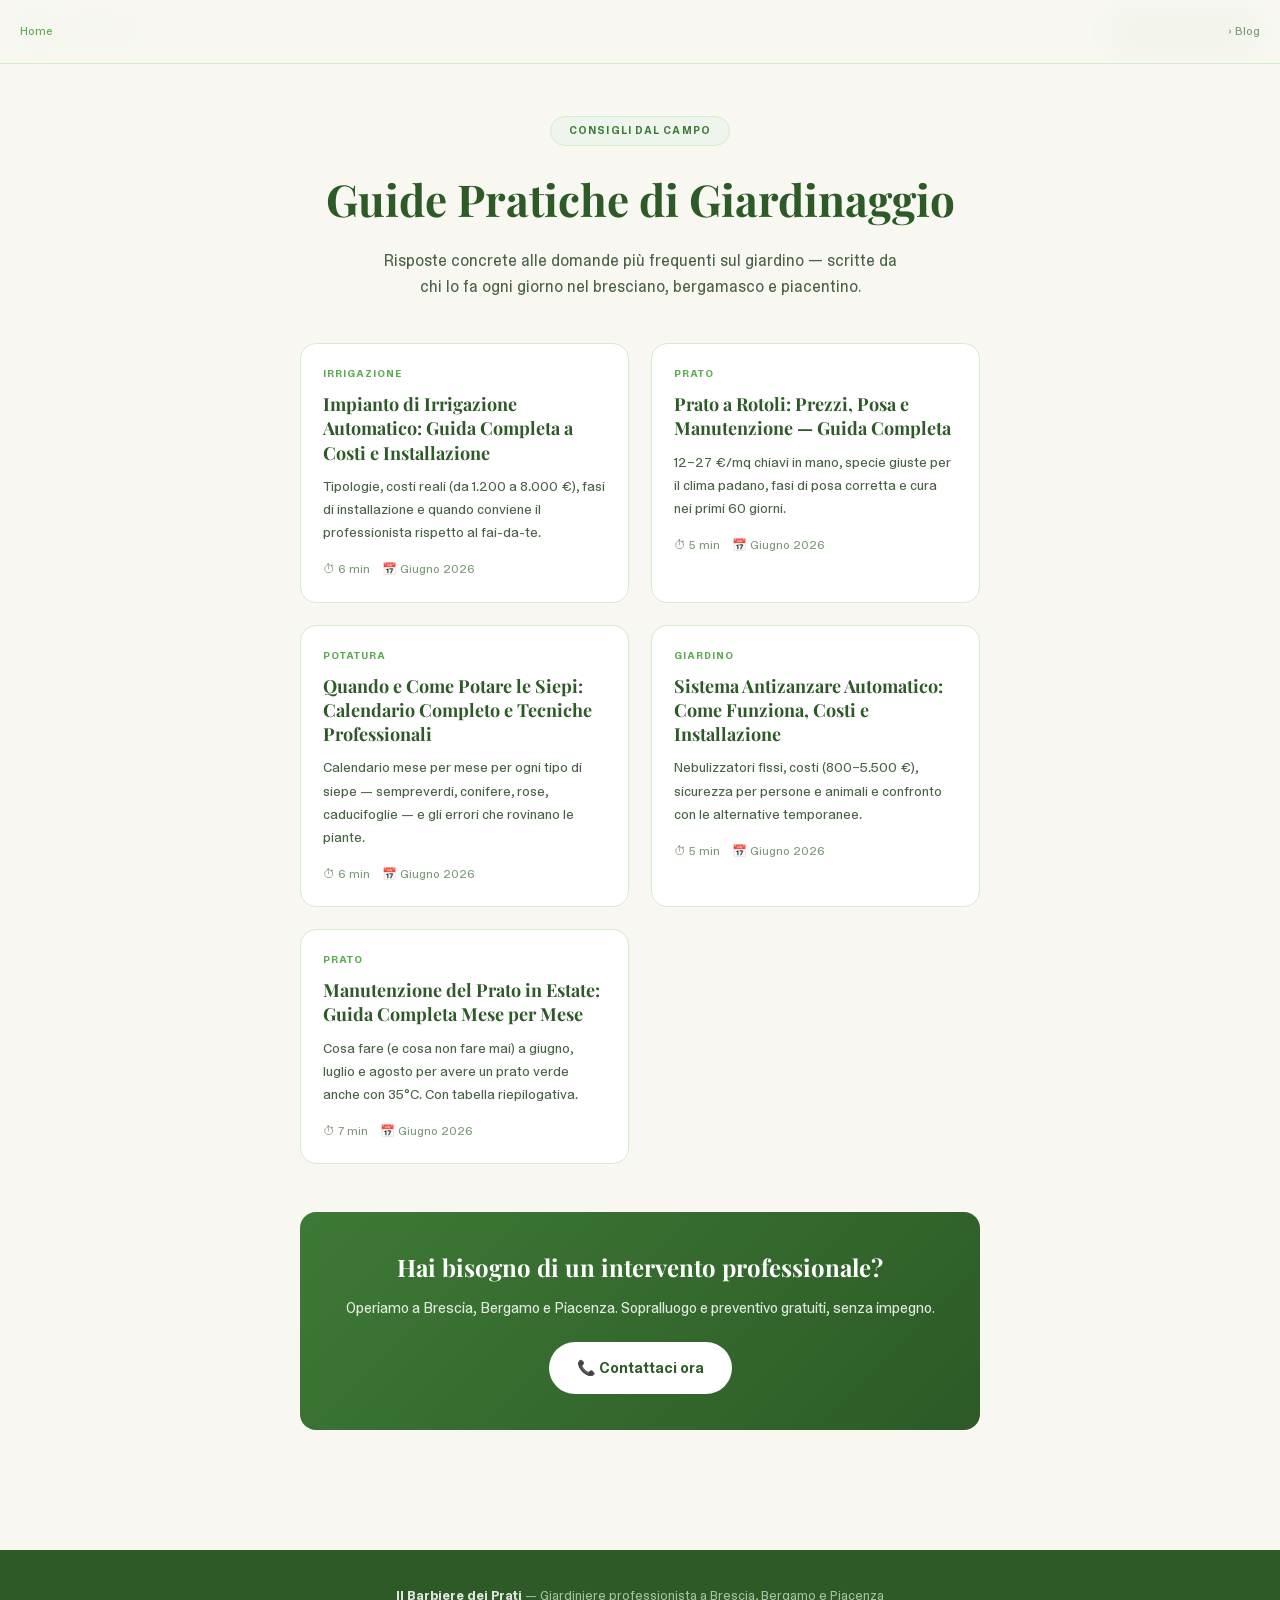
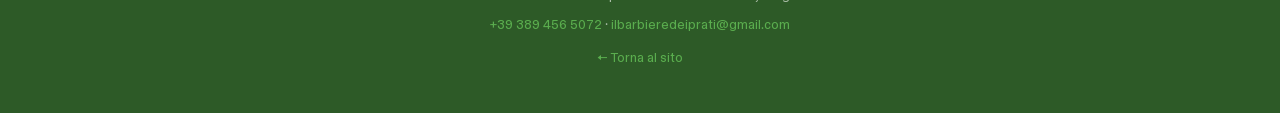
==== blog/index.html @ ab53c794 "Aggiungi blog con 5 guide SEO + sezione blog in homepage - /blog/blog.css: CSS condiviso per tutti g" ====
<!DOCTYPE html>
<html lang="it">
<head>
<meta charset="UTF-8"/>
<meta name="viewport" content="width=device-width,initial-scale=1"/>
<title>Blog | Il Barbiere dei Prati — Giardinaggio Professionale a Brescia</title>
<meta name="description" content="Consigli pratici di giardinaggio da un professionista: irrigazione automatica, prato a rotoli, potatura siepi, sistemi antizanzare e manutenzione estiva. Guide per Brescia, Bergamo e Piacenza."/>
<link rel="canonical" href="https://www.ilbarbieredeiprati.it/blog/"/>
<link rel="preconnect" href="https://fonts.googleapis.com"/>
<link rel="preconnect" href="https://fonts.gstatic.com" crossorigin/>
<link href="https://fonts.googleapis.com/css2?family=Playfair+Display:wght@700&display=swap" rel="stylesheet"/>
<link rel="stylesheet" href="blog.css"/>
<link rel="icon" href="../images/logo-barbiere.png" type="image/png"/>
<style>
.blog-hero{text-align:center;padding:20px 0 44px}
.blog-hero .sl{display:inline-block;background:var(--gp);border:1px solid var(--gmt);border-radius:50px;padding:5px 18px;font-size:11px;font-weight:600;color:var(--gm);text-transform:uppercase;letter-spacing:.1em;margin-bottom:18px}
.blog-hero h1{font-family:'Playfair Display',serif;font-size:clamp(28px,5vw,44px);color:var(--gd);margin-bottom:14px}
.blog-hero p{font-size:16px;color:var(--tm);max-width:520px;margin:0 auto}
.blog-grid{display:grid;grid-template-columns:1fr 1fr;gap:22px}
.blog-card{background:var(--w);border:1px solid var(--gmt);border-radius:var(--r);overflow:hidden;text-decoration:none;display:flex;flex-direction:column;transition:all .25s}
.blog-card:hover{border-color:var(--gl);transform:translateY(-3px);box-shadow:var(--sh)}
.blog-card-body{padding:22px}
.bc-cat{font-size:10px;font-weight:700;color:var(--gl);text-transform:uppercase;letter-spacing:.1em;margin-bottom:10px}
.bc-title{font-family:'Playfair Display',serif;font-size:18px;font-weight:700;color:var(--gd);line-height:1.35;margin-bottom:10px}
.bc-desc{font-size:14px;color:var(--tm);line-height:1.65;margin-bottom:16px;flex-grow:1}
.bc-meta{font-size:12px;color:var(--tl);display:flex;gap:12px}
.blog-cta{background:linear-gradient(135deg,var(--gm),var(--gd));border-radius:var(--r);padding:36px 28px;text-align:center;margin-top:48px}
.blog-cta h2{font-family:'Playfair Display',serif;font-size:24px;color:var(--w);margin-bottom:10px}
.blog-cta p{font-size:15px;color:rgba(255,255,255,.85);margin-bottom:22px}
.blog-cta a{display:inline-flex;align-items:center;gap:8px;background:var(--w);color:var(--gd);padding:14px 28px;border-radius:50px;font-weight:600;font-size:15px;text-decoration:none}
.blog-cta a:hover{background:var(--cream)}
@media(max-width:600px){.blog-grid{grid-template-columns:1fr}}
</style>
</head>
<body>
<nav>
  <a href="../" class="nl">
    <img src="../images/logo-barbiere.png" width="38" height="38" alt="Logo Il Barbiere dei Prati"/>
    <div class="nl-t">Il Barbiere<br/><span>dei Prati</span></div>
  </a>
  <a href="../#contatti" class="nb p">Preventivo Gratuito</a>
</nav>

<div class="blog-wrap">
  <nav class="bc" aria-label="Breadcrumb">
    <a href="../">Home</a> › Blog
  </nav>

  <div class="blog-hero">
    <div class="sl">Consigli dal campo</div>
    <h1>Guide Pratiche di Giardinaggio</h1>
    <p>Risposte concrete alle domande più frequenti sul giardino — scritte da chi lo fa ogni giorno nel bresciano, bergamasco e piacentino.</p>
  </div>

  <div class="blog-grid">
    <a href="impianto-irrigazione-automatico-giardino.html" class="blog-card">
      <div class="blog-card-body">
        <div class="bc-cat">Irrigazione</div>
        <div class="bc-title">Impianto di Irrigazione Automatico: Guida Completa a Costi e Installazione</div>
        <div class="bc-desc">Tipologie, costi reali (da 1.200 a 8.000 €), fasi di installazione e quando conviene il professionista rispetto al fai-da-te.</div>
        <div class="bc-meta"><span>⏱ 6 min</span><span>📅 Giugno 2026</span></div>
      </div>
    </a>

    <a href="prato-a-rotoli-prezzi-posa.html" class="blog-card">
      <div class="blog-card-body">
        <div class="bc-cat">Prato</div>
        <div class="bc-title">Prato a Rotoli: Prezzi, Posa e Manutenzione — Guida Completa</div>
        <div class="bc-desc">12–27 €/mq chiavi in mano, specie giuste per il clima padano, fasi di posa corretta e cura nei primi 60 giorni.</div>
        <div class="bc-meta"><span>⏱ 5 min</span><span>📅 Giugno 2026</span></div>
      </div>
    </a>

    <a href="potatura-siepi-calendario-tecniche.html" class="blog-card">
      <div class="blog-card-body">
        <div class="bc-cat">Potatura</div>
        <div class="bc-title">Quando e Come Potare le Siepi: Calendario Completo e Tecniche Professionali</div>
        <div class="bc-desc">Calendario mese per mese per ogni tipo di siepe — sempreverdi, conifere, rose, caducifoglie — e gli errori che rovinano le piante.</div>
        <div class="bc-meta"><span>⏱ 6 min</span><span>📅 Giugno 2026</span></div>
      </div>
    </a>

    <a href="sistema-antizanzare-giardino.html" class="blog-card">
      <div class="blog-card-body">
        <div class="bc-cat">Giardino</div>
        <div class="bc-title">Sistema Antizanzare Automatico: Come Funziona, Costi e Installazione</div>
        <div class="bc-desc">Nebulizzatori fissi, costi (800–5.500 €), sicurezza per persone e animali e confronto con le alternative temporanee.</div>
        <div class="bc-meta"><span>⏱ 5 min</span><span>📅 Giugno 2026</span></div>
      </div>
    </a>

    <a href="manutenzione-prato-estate.html" class="blog-card">
      <div class="blog-card-body">
        <div class="bc-cat">Prato</div>
        <div class="bc-title">Manutenzione del Prato in Estate: Guida Completa Mese per Mese</div>
        <div class="bc-desc">Cosa fare (e cosa non fare mai) a giugno, luglio e agosto per avere un prato verde anche con 35°C. Con tabella riepilogativa.</div>
        <div class="bc-meta"><span>⏱ 7 min</span><span>📅 Giugno 2026</span></div>
      </div>
    </a>
  </div>

  <div class="blog-cta">
    <h2>Hai bisogno di un intervento professionale?</h2>
    <p>Operiamo a Brescia, Bergamo e Piacenza. Sopralluogo e preventivo gratuiti, senza impegno.</p>
    <a href="../#contatti">📞 Contattaci ora</a>
  </div>
</div>

<footer>
  <p><strong style="color:rgba(255,255,255,.85)">Il Barbiere dei Prati</strong> — Giardiniere professionista a Brescia, Bergamo e Piacenza</p>
  <p><a href="tel:+393894565072">+39 389 456 5072</a> · <a href="mailto:ilbarbieredeiprati@gmail.com">ilbarbieredeiprati@gmail.com</a></p>
  <p style="margin-top:12px"><a href="../">← Torna al sito</a></p>
</footer>
</body>
</html>
---- blog/blog.css ----
:root{--gd:#2d5a27;--gm:#3d7a35;--gl:#5aad4e;--gp:#eef5ec;--gmt:#d4edcd;--cream:#f8f7f2;--td:#1a2e18;--tm:#4a6347;--tl:#7a9977;--gold:#c9a227;--w:#ffffff;--sh:0 4px 24px rgba(45,90,39,.12);--r:16px;--rs:10px}
*,*::before,*::after{box-sizing:border-box;margin:0;padding:0}
body{font-family:'Camera',system-ui,sans-serif;background:var(--cream);color:var(--td);line-height:1.6;overflow-x:hidden}
@font-face{font-family:'Camera';src:url('../fonts/CameraPlainVariable.woff2') format('woff2');font-display:swap}
/* NAV */
nav{position:fixed;top:0;left:0;right:0;z-index:200;background:rgba(248,247,242,.96);backdrop-filter:blur(14px);border-bottom:1px solid var(--gmt);padding:0 20px;height:64px;display:flex;align-items:center;justify-content:space-between;gap:12px}
.nl{display:flex;align-items:center;gap:10px;text-decoration:none}
.nl img{width:38px;height:38px;object-fit:contain}
.nl-t{font-size:15px;font-weight:700;color:var(--gd);line-height:1.2}
.nl-t span{color:var(--gl)}
.nb{display:flex;align-items:center;gap:6px;padding:8px 14px;border-radius:50px;border:1.5px solid var(--gmt);background:var(--w);color:var(--gd);font-size:13px;font-weight:500;text-decoration:none;white-space:nowrap}
.nb.p{background:var(--gl);border-color:var(--gl);color:var(--w)}
.nb.p:hover{background:var(--gd)}
/* LAYOUT */
.blog-wrap{max-width:720px;margin:0 auto;padding:96px 20px 60px}
/* BREADCRUMB */
.bc{font-size:12px;color:var(--tl);margin-bottom:24px}
.bc a{color:var(--gl);text-decoration:none}
.bc a:hover{text-decoration:underline}
/* ARTICLE HEADER */
.art-cat{display:inline-block;background:var(--gp);border:1px solid var(--gmt);border-radius:50px;padding:4px 14px;font-size:11px;font-weight:600;color:var(--gm);text-transform:uppercase;letter-spacing:.08em;margin-bottom:16px}
.art-h1{font-family:'Playfair Display',serif;font-size:clamp(26px,5vw,40px);font-weight:700;color:var(--gd);line-height:1.2;margin-bottom:16px}
.art-meta{font-size:13px;color:var(--tl);margin-bottom:32px;display:flex;gap:16px;flex-wrap:wrap}
.art-meta span{display:flex;align-items:center;gap:5px}
/* ARTICLE BODY */
.art-body h2{font-family:'Playfair Display',serif;font-size:22px;color:var(--gd);margin:36px 0 14px;line-height:1.3}
.art-body h3{font-size:17px;font-weight:700;color:var(--gm);margin:24px 0 10px}
.art-body p{font-size:16px;color:var(--tm);line-height:1.8;margin-bottom:16px}
.art-body ul,.art-body ol{margin:0 0 16px 20px}
.art-body li{font-size:15px;color:var(--tm);line-height:1.7;margin-bottom:6px}
.art-body strong{color:var(--td)}
.art-body a{color:var(--gm);text-decoration:underline}
/* TABLE */
.art-body table{width:100%;border-collapse:collapse;margin:20px 0;font-size:14px}
.art-body th{background:var(--gd);color:var(--w);padding:10px 14px;text-align:left;font-size:13px}
.art-body td{padding:10px 14px;border-bottom:1px solid var(--gmt)}
.art-body tr:nth-child(even) td{background:var(--gp)}
/* CTA BOX */
.cta-box{background:linear-gradient(135deg,var(--gm),var(--gd));border-radius:var(--r);padding:32px 28px;text-align:center;margin:40px 0}
.cta-box h3{font-family:'Playfair Display',serif;font-size:22px;color:var(--w);margin-bottom:10px}
.cta-box p{font-size:15px;color:rgba(255,255,255,.85);margin-bottom:22px}
.cta-box a{display:inline-flex;align-items:center;gap:8px;background:var(--w);color:var(--gd);padding:14px 28px;border-radius:50px;font-weight:600;font-size:15px;text-decoration:none}
.cta-box a:hover{background:var(--cream)}
/* FAQ */
.faq-section{margin-top:40px;padding-top:36px;border-top:1px solid var(--gmt)}
.faq-section h2{font-family:'Playfair Display',serif;font-size:24px;color:var(--gd);margin-bottom:20px}
.fq{border:1px solid var(--gmt);border-radius:var(--rs);background:var(--w);overflow:hidden;margin-bottom:10px}
.fq summary{padding:16px 20px;font-weight:600;font-size:15px;color:var(--td);cursor:pointer;display:flex;justify-content:space-between;align-items:center;gap:12px;list-style:none}
.fq summary::-webkit-details-marker{display:none}
.fq summary::after{content:'＋';font-size:18px;color:var(--gl);flex-shrink:0}
.fq[open] summary::after{content:'－'}
.fq .fa{padding:0 20px 16px;font-size:14px;color:var(--tm);line-height:1.7}
/* RELATED ARTICLES */
.related{margin-top:48px;padding-top:36px;border-top:1px solid var(--gmt)}
.related h2{font-family:'Playfair Display',serif;font-size:20px;color:var(--gd);margin-bottom:20px}
.rel-grid{display:grid;grid-template-columns:1fr 1fr;gap:14px}
.rel-card{background:var(--w);border:1px solid var(--gmt);border-radius:var(--rs);padding:18px;text-decoration:none;transition:all .2s}
.rel-card:hover{border-color:var(--gl);transform:translateY(-2px)}
.rel-cat{font-size:10px;font-weight:700;color:var(--gl);text-transform:uppercase;letter-spacing:.08em;margin-bottom:6px}
.rel-title{font-size:14px;font-weight:600;color:var(--gd);line-height:1.4}
/* FOOTER */
footer{background:var(--gd);padding:36px 20px;text-align:center;margin-top:60px}
footer p{font-size:13px;color:rgba(255,255,255,.6);margin-bottom:8px}
footer a{color:var(--gl);text-decoration:none}
@media(max-width:600px){.rel-grid{grid-template-columns:1fr}}
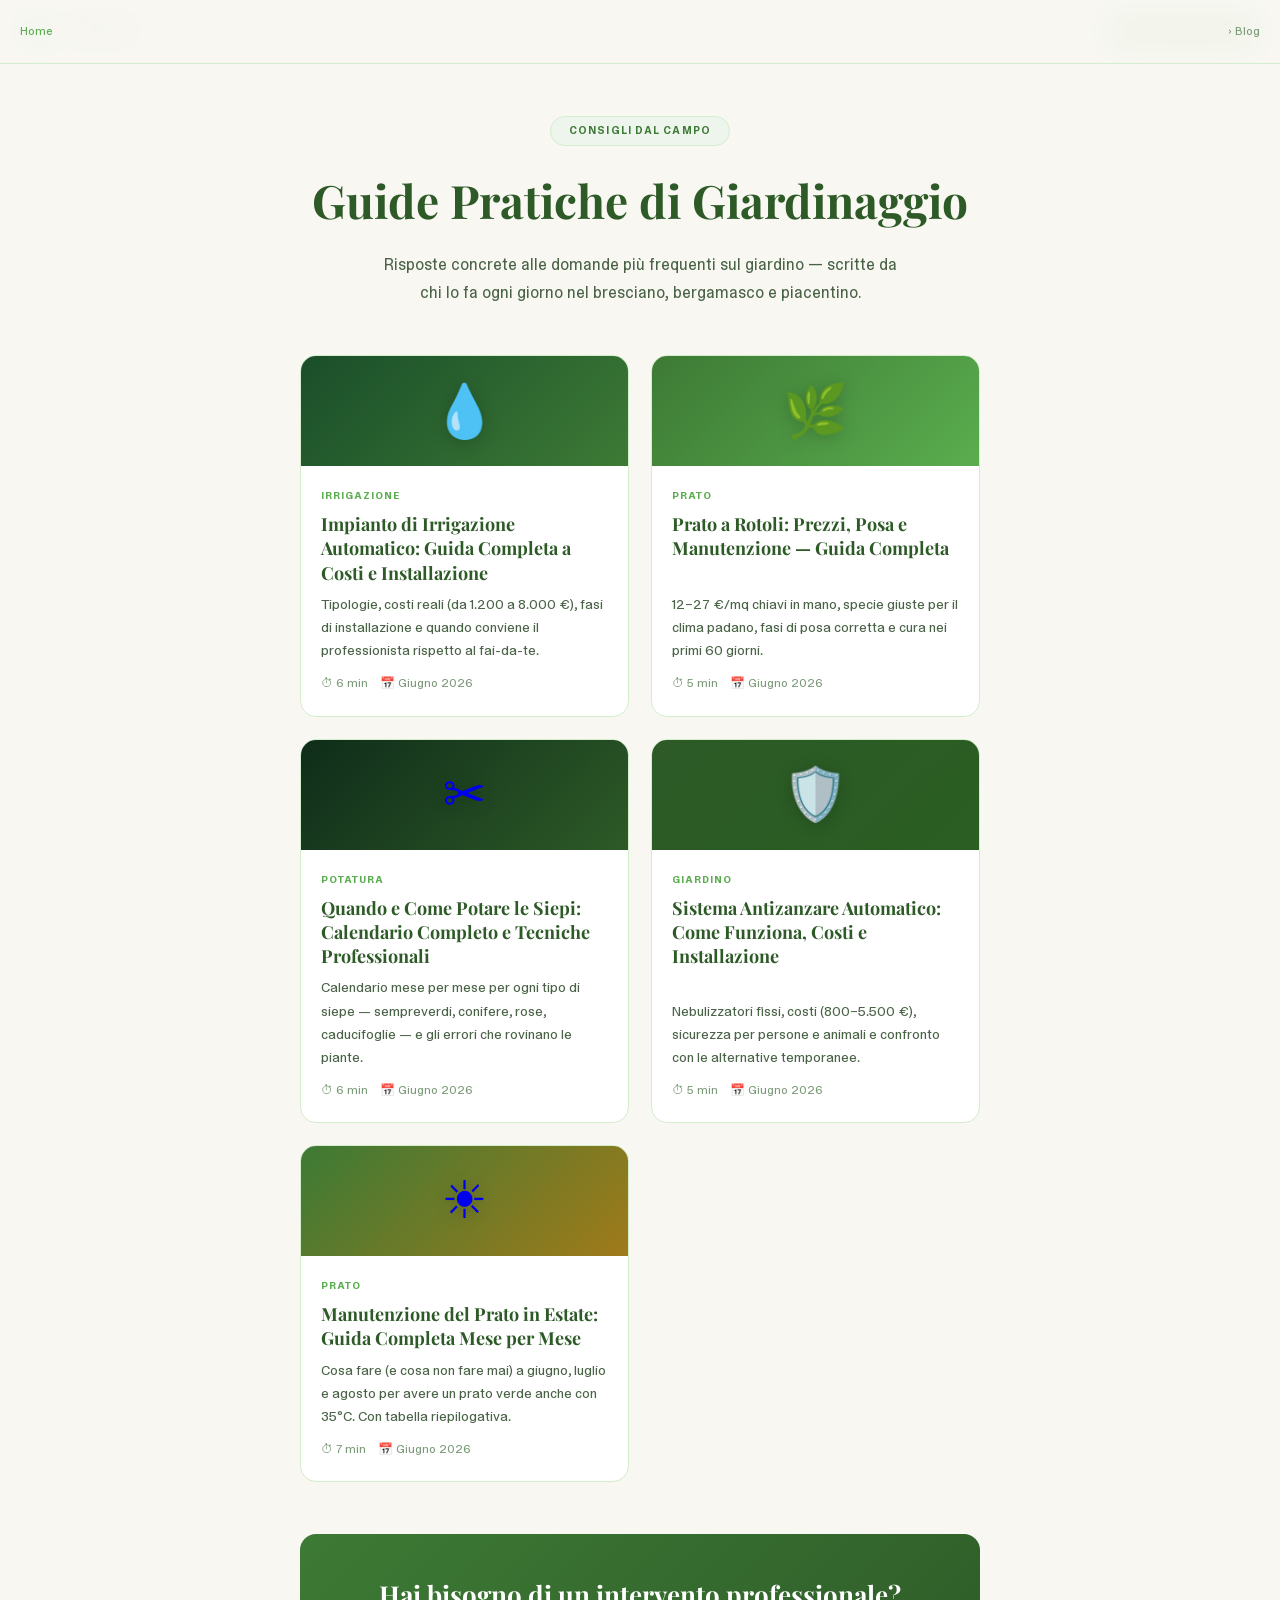
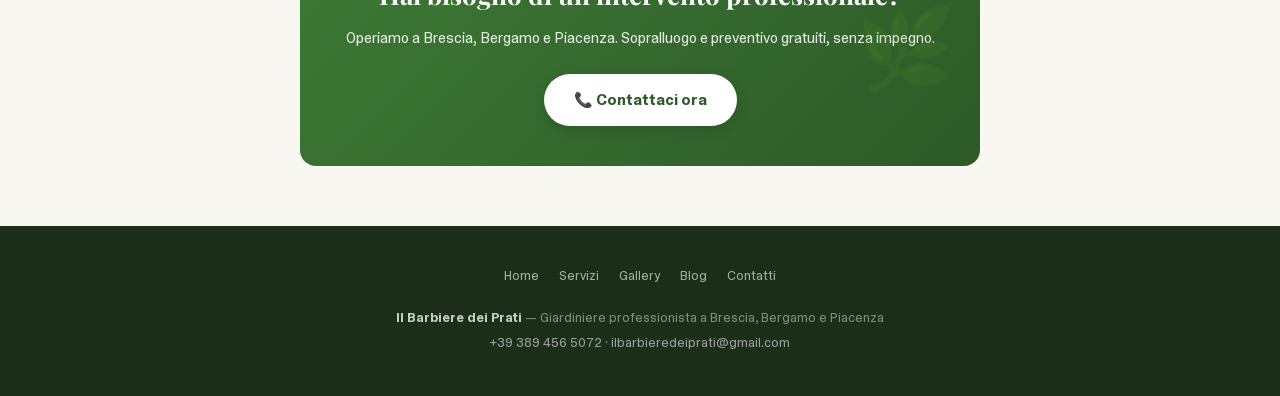
==== commit b0499196: "Restyling blog: hero header articoli, card visive, nav e footer aggiornati - blog.css: header artico" ====
--- a/blog/index.html
+++ b/blog/index.html
@@ -11,26 +11,6 @@
 <link href="https://fonts.googleapis.com/css2?family=Playfair+Display:wght@700&display=swap" rel="stylesheet"/>
 <link rel="stylesheet" href="blog.css"/>
 <link rel="icon" href="../images/logo-barbiere.png" type="image/png"/>
-<style>
-.blog-hero{text-align:center;padding:20px 0 44px}
-.blog-hero .sl{display:inline-block;background:var(--gp);border:1px solid var(--gmt);border-radius:50px;padding:5px 18px;font-size:11px;font-weight:600;color:var(--gm);text-transform:uppercase;letter-spacing:.1em;margin-bottom:18px}
-.blog-hero h1{font-family:'Playfair Display',serif;font-size:clamp(28px,5vw,44px);color:var(--gd);margin-bottom:14px}
-.blog-hero p{font-size:16px;color:var(--tm);max-width:520px;margin:0 auto}
-.blog-grid{display:grid;grid-template-columns:1fr 1fr;gap:22px}
-.blog-card{background:var(--w);border:1px solid var(--gmt);border-radius:var(--r);overflow:hidden;text-decoration:none;display:flex;flex-direction:column;transition:all .25s}
-.blog-card:hover{border-color:var(--gl);transform:translateY(-3px);box-shadow:var(--sh)}
-.blog-card-body{padding:22px}
-.bc-cat{font-size:10px;font-weight:700;color:var(--gl);text-transform:uppercase;letter-spacing:.1em;margin-bottom:10px}
-.bc-title{font-family:'Playfair Display',serif;font-size:18px;font-weight:700;color:var(--gd);line-height:1.35;margin-bottom:10px}
-.bc-desc{font-size:14px;color:var(--tm);line-height:1.65;margin-bottom:16px;flex-grow:1}
-.bc-meta{font-size:12px;color:var(--tl);display:flex;gap:12px}
-.blog-cta{background:linear-gradient(135deg,var(--gm),var(--gd));border-radius:var(--r);padding:36px 28px;text-align:center;margin-top:48px}
-.blog-cta h2{font-family:'Playfair Display',serif;font-size:24px;color:var(--w);margin-bottom:10px}
-.blog-cta p{font-size:15px;color:rgba(255,255,255,.85);margin-bottom:22px}
-.blog-cta a{display:inline-flex;align-items:center;gap:8px;background:var(--w);color:var(--gd);padding:14px 28px;border-radius:50px;font-weight:600;font-size:15px;text-decoration:none}
-.blog-cta a:hover{background:var(--cream)}
-@media(max-width:600px){.blog-grid{grid-template-columns:1fr}}
-</style>
 </head>
 <body>
 <nav>
@@ -54,6 +34,7 @@
 
   <div class="blog-grid">
     <a href="impianto-irrigazione-automatico-giardino.html" class="blog-card">
+      <div class="blog-card-img bci-water"><span class="blog-card-emoji">💧</span></div>
       <div class="blog-card-body">
         <div class="bc-cat">Irrigazione</div>
         <div class="bc-title">Impianto di Irrigazione Automatico: Guida Completa a Costi e Installazione</div>
@@ -63,6 +44,7 @@
     </a>
 
     <a href="prato-a-rotoli-prezzi-posa.html" class="blog-card">
+      <div class="blog-card-img bci-grass"><span class="blog-card-emoji">🌿</span></div>
       <div class="blog-card-body">
         <div class="bc-cat">Prato</div>
         <div class="bc-title">Prato a Rotoli: Prezzi, Posa e Manutenzione — Guida Completa</div>
@@ -72,6 +54,7 @@
     </a>
 
     <a href="potatura-siepi-calendario-tecniche.html" class="blog-card">
+      <div class="blog-card-img bci-cut"><span class="blog-card-emoji">✂️</span></div>
       <div class="blog-card-body">
         <div class="bc-cat">Potatura</div>
         <div class="bc-title">Quando e Come Potare le Siepi: Calendario Completo e Tecniche Professionali</div>
@@ -81,6 +64,7 @@
     </a>
 
     <a href="sistema-antizanzare-giardino.html" class="blog-card">
+      <div class="blog-card-img bci-shield"><span class="blog-card-emoji">🛡️</span></div>
       <div class="blog-card-body">
         <div class="bc-cat">Giardino</div>
         <div class="bc-title">Sistema Antizanzare Automatico: Come Funziona, Costi e Installazione</div>
@@ -90,6 +74,7 @@
     </a>
 
     <a href="manutenzione-prato-estate.html" class="blog-card">
+      <div class="blog-card-img bci-sun"><span class="blog-card-emoji">☀️</span></div>
       <div class="blog-card-body">
         <div class="bc-cat">Prato</div>
         <div class="bc-title">Manutenzione del Prato in Estate: Guida Completa Mese per Mese</div>
@@ -107,9 +92,15 @@
 </div>
 
 <footer>
-  <p><strong style="color:rgba(255,255,255,.85)">Il Barbiere dei Prati</strong> — Giardiniere professionista a Brescia, Bergamo e Piacenza</p>
+  <div class="ft-links">
+    <a href="../">Home</a>
+    <a href="../#servizi">Servizi</a>
+    <a href="../#gallery">Gallery</a>
+    <a href="./">Blog</a>
+    <a href="../#contatti">Contatti</a>
+  </div>
+  <p><strong style="color:rgba(255,255,255,.75)">Il Barbiere dei Prati</strong> — Giardiniere professionista a Brescia, Bergamo e Piacenza</p>
   <p><a href="tel:+393894565072">+39 389 456 5072</a> · <a href="mailto:ilbarbieredeiprati@gmail.com">ilbarbieredeiprati@gmail.com</a></p>
-  <p style="margin-top:12px"><a href="../">← Torna al sito</a></p>
 </footer>
 </body>
 </html>
--- a/blog/blog.css
+++ b/blog/blog.css
@@ -2,64 +2,129 @@
 *,*::before,*::after{box-sizing:border-box;margin:0;padding:0}
 body{font-family:'Camera',system-ui,sans-serif;background:var(--cream);color:var(--td);line-height:1.6;overflow-x:hidden}
 @font-face{font-family:'Camera';src:url('../fonts/CameraPlainVariable.woff2') format('woff2');font-display:swap}
+
 /* NAV */
 nav{position:fixed;top:0;left:0;right:0;z-index:200;background:rgba(248,247,242,.96);backdrop-filter:blur(14px);border-bottom:1px solid var(--gmt);padding:0 20px;height:64px;display:flex;align-items:center;justify-content:space-between;gap:12px}
 .nl{display:flex;align-items:center;gap:10px;text-decoration:none}
 .nl img{width:38px;height:38px;object-fit:contain}
 .nl-t{font-size:15px;font-weight:700;color:var(--gd);line-height:1.2}
 .nl-t span{color:var(--gl)}
-.nb{display:flex;align-items:center;gap:6px;padding:8px 14px;border-radius:50px;border:1.5px solid var(--gmt);background:var(--w);color:var(--gd);font-size:13px;font-weight:500;text-decoration:none;white-space:nowrap}
+.nb{display:flex;align-items:center;gap:6px;padding:8px 14px;border-radius:50px;border:1.5px solid var(--gmt);background:var(--w);color:var(--gd);font-size:13px;font-weight:500;text-decoration:none;white-space:nowrap;transition:all .2s}
+.nb:hover{border-color:var(--gl);color:var(--gl)}
 .nb.p{background:var(--gl);border-color:var(--gl);color:var(--w)}
 .nb.p:hover{background:var(--gd)}
+
+/* ARTICLE HERO HEADER */
+.art-head{background:linear-gradient(150deg,#1a3318 0%,var(--gd) 45%,var(--gm) 100%);padding:88px 20px 52px;position:relative;overflow:hidden}
+.art-head::before{content:'';position:absolute;right:-80px;top:-80px;width:380px;height:380px;background:radial-gradient(circle,rgba(90,173,78,.2) 0%,transparent 65%);border-radius:50%;pointer-events:none}
+.art-head::after{content:'';position:absolute;left:-60px;bottom:-50px;width:280px;height:280px;background:radial-gradient(circle,rgba(201,162,39,.15) 0%,transparent 65%);border-radius:50%;pointer-events:none}
+.art-head-in{max-width:720px;margin:0 auto;position:relative;z-index:1}
+.art-head .bc{font-size:12px;color:rgba(255,255,255,.45);margin-bottom:24px}
+.art-head .bc a{color:rgba(255,255,255,.7);text-decoration:none}
+.art-head .bc a:hover{color:#fff}
+.art-head .art-cat{background:rgba(255,255,255,.12);border:1px solid rgba(255,255,255,.25);color:rgba(255,255,255,.9)}
+.art-head .art-h1{color:#fff;text-shadow:0 2px 16px rgba(0,0,0,.25)}
+.art-head .art-meta{color:rgba(255,255,255,.65)}
+
 /* LAYOUT */
-.blog-wrap{max-width:720px;margin:0 auto;padding:96px 20px 60px}
-/* BREADCRUMB */
+.blog-wrap{max-width:720px;margin:0 auto;padding:48px 20px 60px}
+.art-head+.blog-wrap{padding-top:52px}
+
+/* BREADCRUMB (index page only) */
 .bc{font-size:12px;color:var(--tl);margin-bottom:24px}
 .bc a{color:var(--gl);text-decoration:none}
 .bc a:hover{text-decoration:underline}
+
 /* ARTICLE HEADER */
 .art-cat{display:inline-block;background:var(--gp);border:1px solid var(--gmt);border-radius:50px;padding:4px 14px;font-size:11px;font-weight:600;color:var(--gm);text-transform:uppercase;letter-spacing:.08em;margin-bottom:16px}
-.art-h1{font-family:'Playfair Display',serif;font-size:clamp(26px,5vw,40px);font-weight:700;color:var(--gd);line-height:1.2;margin-bottom:16px}
+.art-h1{font-family:'Playfair Display',serif;font-size:clamp(28px,5.5vw,44px);font-weight:700;color:var(--gd);line-height:1.2;margin-bottom:16px}
 .art-meta{font-size:13px;color:var(--tl);margin-bottom:32px;display:flex;gap:16px;flex-wrap:wrap}
 .art-meta span{display:flex;align-items:center;gap:5px}
+
 /* ARTICLE BODY */
-.art-body h2{font-family:'Playfair Display',serif;font-size:22px;color:var(--gd);margin:36px 0 14px;line-height:1.3}
-.art-body h3{font-size:17px;font-weight:700;color:var(--gm);margin:24px 0 10px}
-.art-body p{font-size:16px;color:var(--tm);line-height:1.8;margin-bottom:16px}
-.art-body ul,.art-body ol{margin:0 0 16px 20px}
-.art-body li{font-size:15px;color:var(--tm);line-height:1.7;margin-bottom:6px}
+.art-body h2{font-family:'Playfair Display',serif;font-size:22px;color:var(--gd);margin:40px 0 14px;line-height:1.3;border-left:4px solid var(--gl);padding-left:14px}
+.art-body h3{font-size:16px;font-weight:700;color:var(--gm);margin:26px 0 10px;display:flex;align-items:center;gap:8px}
+.art-body h3::before{content:'';display:inline-block;width:8px;height:8px;background:var(--gl);border-radius:50%;flex-shrink:0}
+.art-body p{font-size:16px;color:var(--tm);line-height:1.85;margin-bottom:16px}
+.art-body ul,.art-body ol{margin:0 0 18px 20px}
+.art-body li{font-size:15px;color:var(--tm);line-height:1.75;margin-bottom:8px;padding-left:4px}
 .art-body strong{color:var(--td)}
 .art-body a{color:var(--gm);text-decoration:underline}
+
 /* TABLE */
-.art-body table{width:100%;border-collapse:collapse;margin:20px 0;font-size:14px}
-.art-body th{background:var(--gd);color:var(--w);padding:10px 14px;text-align:left;font-size:13px}
-.art-body td{padding:10px 14px;border-bottom:1px solid var(--gmt)}
+.art-body table{width:100%;border-collapse:collapse;margin:24px 0;font-size:14px;border-radius:var(--rs);overflow:hidden;box-shadow:0 2px 12px rgba(45,90,39,.08)}
+.art-body th{background:var(--gd);color:var(--w);padding:12px 16px;text-align:left;font-size:13px;font-weight:600}
+.art-body td{padding:12px 16px;border-bottom:1px solid var(--gmt);color:var(--tm)}
 .art-body tr:nth-child(even) td{background:var(--gp)}
+.art-body tr:last-child td{border-bottom:none}
+
 /* CTA BOX */
-.cta-box{background:linear-gradient(135deg,var(--gm),var(--gd));border-radius:var(--r);padding:32px 28px;text-align:center;margin:40px 0}
+.cta-box{background:linear-gradient(135deg,var(--gm),var(--gd));border-radius:var(--r);padding:36px 32px;text-align:center;margin:48px 0;position:relative;overflow:hidden}
+.cta-box::before{content:'🌿';position:absolute;right:20px;top:50%;transform:translateY(-50%);font-size:80px;opacity:.12;pointer-events:none}
 .cta-box h3{font-family:'Playfair Display',serif;font-size:22px;color:var(--w);margin-bottom:10px}
-.cta-box p{font-size:15px;color:rgba(255,255,255,.85);margin-bottom:22px}
-.cta-box a{display:inline-flex;align-items:center;gap:8px;background:var(--w);color:var(--gd);padding:14px 28px;border-radius:50px;font-weight:600;font-size:15px;text-decoration:none}
-.cta-box a:hover{background:var(--cream)}
+.cta-box p{font-size:15px;color:rgba(255,255,255,.85);margin-bottom:24px}
+.cta-box a{display:inline-flex;align-items:center;gap:8px;background:var(--w);color:var(--gd);padding:14px 30px;border-radius:50px;font-weight:700;font-size:15px;text-decoration:none;transition:all .2s;box-shadow:0 4px 16px rgba(0,0,0,.15)}
+.cta-box a:hover{background:var(--cream);transform:translateY(-2px)}
+
 /* FAQ */
-.faq-section{margin-top:40px;padding-top:36px;border-top:1px solid var(--gmt)}
-.faq-section h2{font-family:'Playfair Display',serif;font-size:24px;color:var(--gd);margin-bottom:20px}
-.fq{border:1px solid var(--gmt);border-radius:var(--rs);background:var(--w);overflow:hidden;margin-bottom:10px}
-.fq summary{padding:16px 20px;font-weight:600;font-size:15px;color:var(--td);cursor:pointer;display:flex;justify-content:space-between;align-items:center;gap:12px;list-style:none}
+.faq-section{margin-top:48px;padding-top:40px;border-top:2px solid var(--gmt)}
+.faq-section h2{font-family:'Playfair Display',serif;font-size:26px;color:var(--gd);margin-bottom:20px;border-left:none;padding-left:0}
+.fq{border:1.5px solid var(--gmt);border-radius:var(--rs);background:var(--w);overflow:hidden;margin-bottom:10px;transition:border-color .2s}
+.fq[open]{border-color:var(--gl)}
+.fq summary{padding:18px 20px;font-weight:600;font-size:15px;color:var(--td);cursor:pointer;display:flex;justify-content:space-between;align-items:center;gap:12px;list-style:none}
 .fq summary::-webkit-details-marker{display:none}
-.fq summary::after{content:'＋';font-size:18px;color:var(--gl);flex-shrink:0}
+.fq summary::after{content:'＋';font-size:18px;color:var(--gl);flex-shrink:0;font-weight:400}
 .fq[open] summary::after{content:'－'}
-.fq .fa{padding:0 20px 16px;font-size:14px;color:var(--tm);line-height:1.7}
+.fq .fa{padding:0 20px 18px;font-size:14px;color:var(--tm);line-height:1.75}
+
 /* RELATED ARTICLES */
-.related{margin-top:48px;padding-top:36px;border-top:1px solid var(--gmt)}
-.related h2{font-family:'Playfair Display',serif;font-size:20px;color:var(--gd);margin-bottom:20px}
+.related{margin-top:52px;padding-top:40px;border-top:2px solid var(--gmt)}
+.related h2{font-family:'Playfair Display',serif;font-size:20px;color:var(--gd);margin-bottom:20px;border-left:none;padding-left:0}
 .rel-grid{display:grid;grid-template-columns:1fr 1fr;gap:14px}
-.rel-card{background:var(--w);border:1px solid var(--gmt);border-radius:var(--rs);padding:18px;text-decoration:none;transition:all .2s}
-.rel-card:hover{border-color:var(--gl);transform:translateY(-2px)}
+.rel-card{background:var(--w);border:1.5px solid var(--gmt);border-top:3px solid var(--gl);border-radius:var(--rs);text-decoration:none;transition:all .2s;display:block;padding:16px}
+.rel-card:hover{border-color:var(--gl);border-top-color:var(--gd);transform:translateY(-3px);box-shadow:var(--sh)}
 .rel-cat{font-size:10px;font-weight:700;color:var(--gl);text-transform:uppercase;letter-spacing:.08em;margin-bottom:6px}
-.rel-title{font-size:14px;font-weight:600;color:var(--gd);line-height:1.4}
+.rel-title{font-size:14px;font-weight:600;color:var(--gd);line-height:1.35}
+
+/* BLOG INDEX PAGE */
+.blog-wrap{max-width:720px;margin:0 auto;padding:96px 20px 60px}
+.blog-hero{text-align:center;padding:20px 0 48px}
+.blog-hero .sl{display:inline-block;background:var(--gp);border:1px solid var(--gmt);border-radius:50px;padding:5px 18px;font-size:11px;font-weight:600;color:var(--gm);text-transform:uppercase;letter-spacing:.1em;margin-bottom:18px}
+.blog-hero h1{font-family:'Playfair Display',serif;font-size:clamp(30px,5vw,46px);color:var(--gd);margin-bottom:14px}
+.blog-hero p{font-size:16px;color:var(--tm);max-width:520px;margin:0 auto;line-height:1.75}
+.blog-grid{display:grid;grid-template-columns:1fr 1fr;gap:22px}
+.blog-card{background:var(--w);border:1.5px solid var(--gmt);border-radius:var(--r);overflow:hidden;text-decoration:none;display:flex;flex-direction:column;transition:all .25s}
+.blog-card:hover{border-color:var(--gl);transform:translateY(-4px);box-shadow:0 8px 32px rgba(45,90,39,.14)}
+.blog-card-img{height:110px;display:flex;align-items:center;justify-content:center;font-size:52px;position:relative;overflow:hidden}
+.blog-card-img::before{content:'';position:absolute;inset:0}
+.bci-water{background:linear-gradient(135deg,#1a4e2a,var(--gm))}
+.bci-grass{background:linear-gradient(135deg,var(--gm),var(--gl))}
+.bci-cut{background:linear-gradient(135deg,#0f2d1a,var(--gd))}
+.bci-shield{background:linear-gradient(135deg,var(--gd),#2a5e22)}
+.bci-sun{background:linear-gradient(135deg,var(--gm),#a07a1a)}
+.blog-card-emoji{position:relative;z-index:1;filter:drop-shadow(0 2px 8px rgba(0,0,0,.2))}
+.blog-card-body{padding:22px 20px;flex-grow:1;display:flex;flex-direction:column;gap:8px}
+.bc-cat{font-size:10px;font-weight:700;color:var(--gl);text-transform:uppercase;letter-spacing:.1em}
+.bc-title{font-family:'Playfair Display',serif;font-size:18px;font-weight:700;color:var(--gd);line-height:1.35;flex-grow:1}
+.bc-desc{font-size:14px;color:var(--tm);line-height:1.65}
+.bc-meta{font-size:12px;color:var(--tl);display:flex;gap:12px;margin-top:4px}
+.bc-arrow{font-size:13px;color:var(--gl);font-weight:600;margin-top:4px}
+.blog-cta{background:linear-gradient(135deg,var(--gm),var(--gd));border-radius:var(--r);padding:40px 32px;text-align:center;margin-top:52px;position:relative;overflow:hidden}
+.blog-cta::after{content:'🌿';position:absolute;right:24px;top:50%;transform:translateY(-50%);font-size:80px;opacity:.12;pointer-events:none}
+.blog-cta h2{font-family:'Playfair Display',serif;font-size:26px;color:var(--w);margin-bottom:10px}
+.blog-cta p{font-size:15px;color:rgba(255,255,255,.85);margin-bottom:24px}
+.blog-cta a{display:inline-flex;align-items:center;gap:8px;background:var(--w);color:var(--gd);padding:14px 30px;border-radius:50px;font-weight:700;font-size:15px;text-decoration:none;box-shadow:0 4px 16px rgba(0,0,0,.15)}
+.blog-cta a:hover{background:var(--cream)}
+.blog-all{display:inline-flex;align-items:center;gap:8px;margin-top:32px;background:var(--gd);color:var(--w);padding:13px 28px;border-radius:50px;font-weight:600;font-size:14px;text-decoration:none;transition:background .2s}
+.blog-all:hover{background:var(--gm)}
+
 /* FOOTER */
-footer{background:var(--gd);padding:36px 20px;text-align:center;margin-top:60px}
-footer p{font-size:13px;color:rgba(255,255,255,.6);margin-bottom:8px}
-footer a{color:var(--gl);text-decoration:none}
-@media(max-width:600px){.rel-grid{grid-template-columns:1fr}}
+footer{background:var(--td);padding:40px 20px;text-align:center}
+footer p{font-size:13px;color:rgba(255,255,255,.45);line-height:1.9}
+footer a{color:rgba(255,255,255,.55);text-decoration:none;transition:color .2s}
+footer a:hover{color:var(--gl)}
+.ft-links{display:flex;justify-content:center;gap:20px;flex-wrap:wrap;margin-bottom:20px}
+.ft-links a{color:rgba(255,255,255,.6);font-size:13px;text-decoration:none}
+.ft-links a:hover{color:var(--gl)}
+
+@media(max-width:600px){.blog-grid,.rel-grid{grid-template-columns:1fr}}
